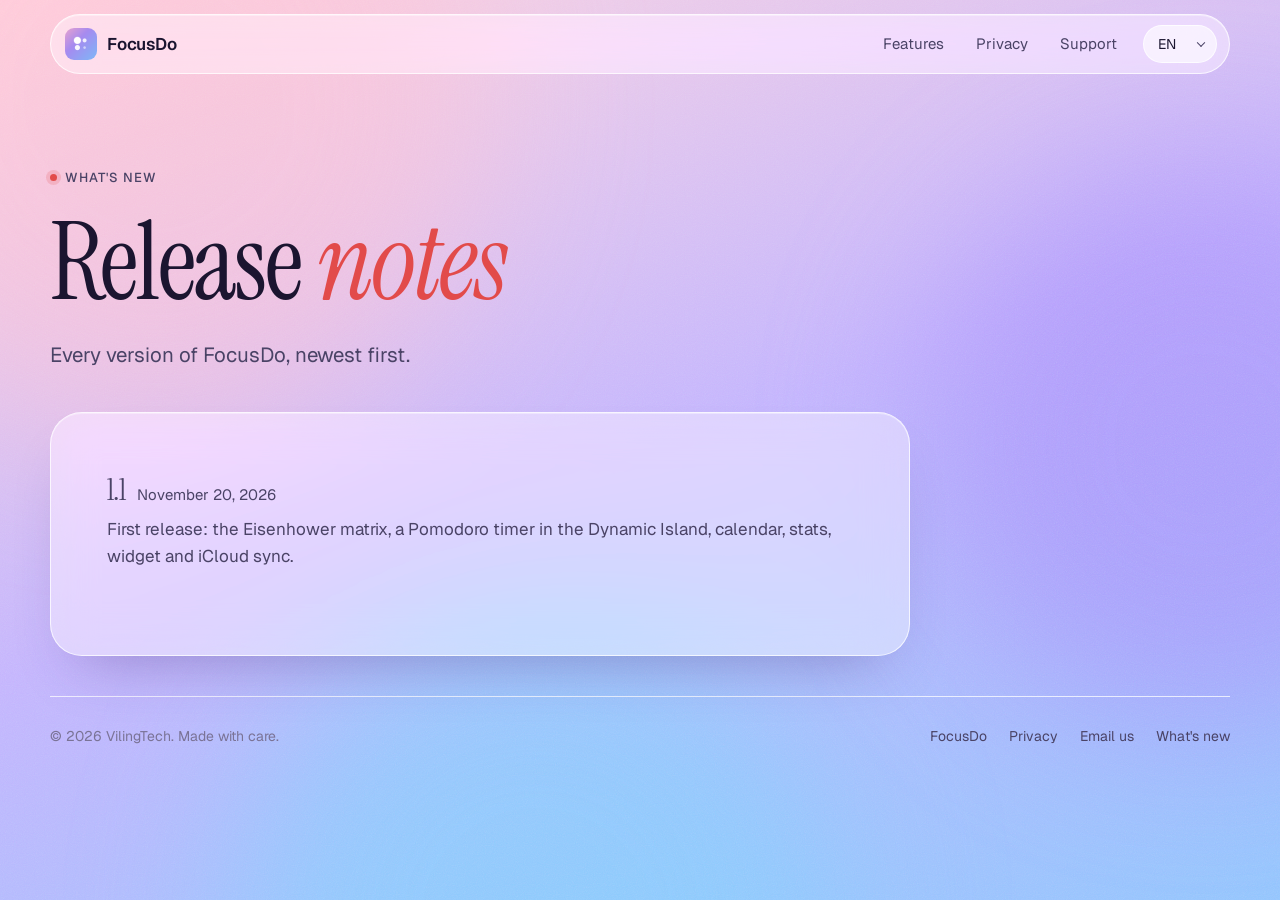
==== changelog.html @ 6fc337a0 "Add a release notes page fed by assets/changelog.json changelog.html lists every version, newest fir" ====
<!doctype html>
<html lang="en">
<head>
  <meta charset="utf-8" />
  <meta name="viewport" content="width=device-width, initial-scale=1, viewport-fit=cover" />
  <title data-i18n-title data-ten="What's new — FocusDo" data-tfr="Nouveautés — FocusDo" data-tzhhans="更新日志 — FocusDo">What's new — FocusDo</title>
  <meta name="description" content="Every FocusDo version and what it brings." />
  <meta name="theme-color" content="#c4b5fd" media="(prefers-color-scheme: light)" />
  <meta name="theme-color" content="#1e1b4b" media="(prefers-color-scheme: dark)" />
  <link rel="icon" href="assets/favicon.png" />
  <link rel="apple-touch-icon" href="assets/apple-touch-icon.png" />
  <link rel="preconnect" href="https://fonts.googleapis.com" />
  <link rel="preconnect" href="https://fonts.gstatic.com" crossorigin />
  <link href="https://fonts.googleapis.com/css2?family=Geist:wght@400;500;600&family=Instrument+Serif:ital@0;1&family=Noto+Sans+SC:wght@400;600&family=Noto+Serif+SC:wght@600&display=swap" rel="stylesheet" />
  <link rel="stylesheet" href="assets/style.css" />
  <script src="assets/site.js" defer></script>
</head>
<body>
  <div class="sky" aria-hidden="true"><span></span><span></span><span></span></div>
  <div class="grain" aria-hidden="true"></div>

  <header class="nav glass">
    <a class="brand" href="./"><img src="assets/icon.png" alt="" width="32" height="32" />FocusDo</a>
    <nav class="nav-links" aria-label="Main">
      <a class="opt" href="./#features" data-i18n="nav.features">Features</a>
      <a class="opt" href="privacy.html" data-i18n="nav.privacy">Privacy</a>
      <a href="support.html" data-i18n="nav.support">Support</a>
    </nav>
    <label class="lang">
      <select id="lang" aria-label="Language">
        <option value="en">EN</option><option value="fr">FR</option><option value="zh-Hans">中文</option>
      </select>
    </label>
  </header>

  <main class="doc">
    <div class="wrap">
      <div class="doc-head rise">
        <span class="eyebrow" data-i18n="cl.eyebrow">What's new</span>
        <h1 style="margin-top:18px" data-i18n="cl.title">Release <em>notes</em></h1>
        <p class="lede" data-i18n="cl.lede">Every version of FocusDo, newest first.</p>
      </div>
      <article class="doc-body glass rise" style="--d:1">
        <ol class="changelog" id="changelog"></ol>
      </article>
    </div>
  </main>

  <footer>
    <div class="wrap">
      <span data-i18n="foot.rights">© 2026 VilingTech.</span>
      <nav aria-label="Footer">
        <a href="./">FocusDo</a>
        <a href="privacy.html" data-i18n="nav.privacy">Privacy</a>
        <a data-contact href="#">Contact</a>
        <a href="changelog.html" data-i18n="nav.changelog">What's new</a>
      </nav>
    </div>
  </footer>
</body>
</html>
---- assets/style.css ----
/* FocusDo — site styles
   Visual language borrowed from the app: a pink → lavender → blue sky,
   Liquid Glass surfaces, and the icon's four-dot constellation. */

:root {
  --sky-1: #ffd6e0;
  --sky-2: #c4b5fd;
  --sky-3: #93c5fd;
  --ink: #1b1530;
  --ink-soft: #4a4366;
  --ink-mute: #7a7396;
  --glass: rgba(255, 255, 255, 0.42);
  --glass-strong: rgba(255, 255, 255, 0.62);
  --glass-edge: rgba(255, 255, 255, 0.75);
  --shadow: 0 30px 60px -30px rgba(52, 30, 110, 0.35);
  --do: #e24b4a;
  --schedule: #3b82f6;
  --delegate: #ef9f27;
  --eliminate: #8b8a94;
  --radius-l: 32px;
  --radius-m: 22px;
  --serif: "Instrument Serif", "Noto Serif SC", "Songti SC", Georgia, serif;
  --sans: "Geist", "Noto Sans SC", "PingFang SC", -apple-system, sans-serif;
  --max: 1180px;
  color-scheme: light;
}

@media (prefers-color-scheme: dark) {
  :root {
    --sky-1: #2d1b3d;
    --sky-2: #1e1b4b;
    --sky-3: #0f172a;
    --ink: #f4f1ff;
    --ink-soft: #c9c2e8;
    --ink-mute: #918ab3;
    --glass: rgba(255, 255, 255, 0.07);
    --glass-strong: rgba(255, 255, 255, 0.11);
    --glass-edge: rgba(255, 255, 255, 0.16);
    --shadow: 0 30px 60px -30px rgba(0, 0, 0, 0.7);
    color-scheme: dark;
  }
}

*, *::before, *::after { box-sizing: border-box; }
html { scroll-behavior: smooth; -webkit-text-size-adjust: 100%; }
body {
  margin: 0;
  font-family: var(--sans);
  font-size: 17px;
  line-height: 1.6;
  color: var(--ink);
  background: var(--sky-2);
  overflow-x: hidden;
  -webkit-font-smoothing: antialiased;
}
img { max-width: 100%; display: block; }
a { color: inherit; }
:focus-visible { outline: 2.5px solid var(--schedule); outline-offset: 3px; border-radius: 8px; }

/* ── Sky: drifting gradient blobs + grain ─────────────────────────────── */
.sky {
  position: fixed; inset: 0; z-index: -2; overflow: hidden;
  background: linear-gradient(160deg, var(--sky-1) 0%, var(--sky-2) 50%, var(--sky-3) 100%);
}
.sky span {
  position: absolute; border-radius: 50%; filter: blur(80px); opacity: .55;
  animation: drift 26s ease-in-out infinite alternate;
}
.sky span:nth-child(1) { width: 52vmax; height: 52vmax; left: -14vmax; top: -18vmax; background: #ffc2d4; }
.sky span:nth-child(2) { width: 44vmax; height: 44vmax; right: -16vmax; top: 18vh; background: #a78bfa; animation-delay: -8s; }
.sky span:nth-child(3) { width: 48vmax; height: 48vmax; left: 18vw; bottom: -26vmax; background: #7dd3fc; animation-delay: -15s; }
@media (prefers-color-scheme: dark) {
  .sky span { opacity: .28; }
}
@keyframes drift {
  to { transform: translate3d(6vw, 4vh, 0) scale(1.08); }
}
.grain {
  position: fixed; inset: 0; z-index: -1; pointer-events: none; opacity: .18; mix-blend-mode: overlay;
  background-image: url("data:image/svg+xml,%3Csvg xmlns='http://www.w3.org/2000/svg' width='160' height='160'%3E%3Cfilter id='n'%3E%3CfeTurbulence type='fractalNoise' baseFrequency='.9' numOctaves='3' stitchTiles='stitch'/%3E%3C/filter%3E%3Crect width='100%25' height='100%25' filter='url(%23n)'/%3E%3C/svg%3E");
}

/* ── Glass ─────────────────────────────────────────────────────────────── */
.glass {
  background: var(--glass);
  border: 1px solid var(--glass-edge);
  backdrop-filter: blur(22px) saturate(160%);
  -webkit-backdrop-filter: blur(22px) saturate(160%);
  box-shadow: var(--shadow), inset 0 1px 0 rgba(255, 255, 255, 0.35);
}

/* ── Layout ────────────────────────────────────────────────────────────── */
.wrap { width: min(var(--max), 100% - 32px); margin-inline: auto; }
section { padding-block: clamp(72px, 11vw, 140px); }

/* ── Nav ───────────────────────────────────────────────────────────────── */
.nav {
  position: sticky; top: 14px; z-index: 50;
  width: min(var(--max), 100% - 24px); margin: 14px auto 0;
  display: flex; align-items: center; gap: 12px;
  padding: 10px 12px 10px 14px; border-radius: 999px;
}
.brand { display: flex; align-items: center; gap: 10px; text-decoration: none; font-weight: 600; letter-spacing: -.01em; }
.brand img { width: 32px; height: 32px; border-radius: 9px; }
.nav-links { display: flex; gap: 4px; margin-left: auto; }
.nav-links a {
  text-decoration: none; font-size: 15px; color: var(--ink-soft);
  padding: 7px 14px; border-radius: 999px; transition: background .2s, color .2s;
}
.nav-links a:hover, .nav-links a[aria-current="page"] { background: var(--glass-strong); color: var(--ink); }
.lang { position: relative; }
.lang select {
  appearance: none; -webkit-appearance: none; font: inherit; font-size: 14px; color: var(--ink);
  background: var(--glass-strong); border: 1px solid var(--glass-edge); border-radius: 999px;
  padding: 7px 30px 7px 14px; cursor: pointer;
}
.lang::after {
  content: ""; position: absolute; right: 13px; top: 50%; width: 6px; height: 6px; pointer-events: none;
  border-right: 1.5px solid var(--ink-soft); border-bottom: 1.5px solid var(--ink-soft);
  transform: translateY(-70%) rotate(45deg);
}
@media (max-width: 720px) {
  .nav-links .opt { display: none; }
}

/* ── Type ──────────────────────────────────────────────────────────────── */
.eyebrow {
  display: inline-flex; align-items: center; gap: 8px;
  font-size: 13px; font-weight: 500; letter-spacing: .08em; text-transform: uppercase; color: var(--ink-soft);
}
.eyebrow::before { content: ""; width: 7px; height: 7px; border-radius: 50%; background: var(--do); box-shadow: 0 0 0 4px rgba(226, 75, 74, .18); }
h1, h2, h3 { font-family: var(--serif); font-weight: 400; letter-spacing: -.02em; line-height: 1.02; margin: 0; }
h1 { font-size: clamp(54px, 8.4vw, 116px); }
h2 { font-size: clamp(40px, 5.6vw, 76px); }
h3 { font-size: clamp(26px, 2.6vw, 34px); line-height: 1.1; }
h1 em, h2 em { font-style: italic; color: var(--do); }
:lang(zh-Hans) h1, :lang(zh-Hans) h2, :lang(zh-Hans) h3 { font-weight: 600; letter-spacing: 0; line-height: 1.15; }
:lang(zh-Hans) h1 em, :lang(zh-Hans) h2 em { font-style: normal; }
.lede { font-size: clamp(18px, 1.6vw, 21px); color: var(--ink-soft); max-width: 34ch; margin: 22px 0 0; }

/* ── Buttons ───────────────────────────────────────────────────────────── */
.actions { display: flex; flex-wrap: wrap; gap: 12px; margin-top: 34px; }
.btn {
  display: inline-flex; align-items: center; gap: 10px; text-decoration: none;
  font-weight: 600; font-size: 16px; padding: 14px 22px; border-radius: 999px;
  transition: transform .2s ease, box-shadow .2s ease;
}
.btn:hover { transform: translateY(-2px); }
.btn-primary { background: var(--ink); color: #fff; box-shadow: 0 18px 30px -16px rgba(27, 21, 48, .6); }
@media (prefers-color-scheme: dark) { .btn-primary { background: #fff; color: #1b1530; } }
.btn-primary small { display: block; font-size: 11px; font-weight: 500; opacity: .7; letter-spacing: .04em; text-transform: uppercase; line-height: 1; }
.btn-primary span { line-height: 1.15; }
.btn-ghost { color: var(--ink); }
.btn svg { width: 20px; height: 20px; flex: none; }

/* ── Hero ──────────────────────────────────────────────────────────────── */
.hero { padding-top: clamp(48px, 8vw, 96px); }
.hero-grid { display: grid; grid-template-columns: 1.05fr .95fr; gap: clamp(32px, 5vw, 72px); align-items: center; }
@media (max-width: 920px) { .hero-grid { grid-template-columns: minmax(0, 1fr); } }
.hero-grid > *, .how > * { min-width: 0; }
@media (max-width: 920px) { .hero-grid > :last-child { margin-top: 28px; } }

/* The constellation: the app icon's four dots, blown up into the matrix itself */
.matrix {
  --size: min(520px, 88vw);
  position: relative; width: var(--size); aspect-ratio: 1; margin-inline: auto;
  border-radius: 44px; padding: 18px;
  display: grid; grid-template-columns: 1fr 1fr; grid-template-rows: 1fr 1fr; gap: 12px;
}
.axis {
  position: absolute; font-size: 12px; font-weight: 600; letter-spacing: .12em; text-transform: uppercase; color: var(--ink-mute);
}
.axis-x { top: -30px; left: 50%; transform: translateX(-50%); }
.axis-y { left: -34px; top: 50%; transform: translateY(-50%) rotate(-90deg); }
.quad {
  position: relative; border-radius: 28px; padding: 16px 16px 14px;
  display: flex; flex-direction: column; gap: 7px; overflow: hidden;
  background: var(--glass-strong); border: 1px solid var(--glass-edge);
}
.quad h4 { margin: 0 0 4px; font-size: 14px; font-weight: 600; display: flex; align-items: center; gap: 7px; }
.quad h4 i { width: 8px; height: 8px; border-radius: 50%; background: var(--c); flex: none; }
.quad .orb {
  position: absolute; right: 14px; bottom: 14px; border-radius: 50%;
  background: radial-gradient(circle at 35% 30%, #fff, rgba(255, 255, 255, .55));
  box-shadow: 0 0 40px rgba(255, 255, 255, .7);
  width: var(--orb); height: var(--orb); opacity: .9;
  animation: breathe 6s ease-in-out infinite;
}
@media (prefers-color-scheme: dark) {
  .quad .orb { background: radial-gradient(circle at 35% 30%, rgba(255,255,255,.9), rgba(255,255,255,.2)); box-shadow: 0 0 40px rgba(196,181,253,.35); }
}
@keyframes breathe { 50% { transform: scale(1.06); } }
.q-do { --c: var(--do); --orb: 76px; }
.q-schedule { --c: var(--schedule); --orb: 52px; }
.q-delegate { --c: var(--delegate); --orb: 40px; }
.q-eliminate { --c: var(--eliminate); --orb: 24px; }
.q-do .orb { animation-delay: -1s; }
.q-delegate .orb { animation-delay: -3s; }

.chip {
  position: relative; z-index: 1; font-size: 13px; line-height: 1.25; padding: 8px 11px; border-radius: 13px;
  background: var(--glass-strong); border: 1px solid var(--glass-edge);
  display: flex; gap: 8px; align-items: center; max-width: 100%;
  opacity: 0; transform: translate(var(--fx, 0), var(--fy, -40px)) rotate(var(--fr, -6deg)) scale(.92);
  animation: land .9s cubic-bezier(.2, .9, .25, 1.2) forwards;
  animation-delay: calc(.35s + var(--i) * .13s);
}
.chip::before { content: ""; width: 12px; height: 12px; border-radius: 50%; border: 1.5px solid var(--c); flex: none; }
.chip.done { text-decoration: line-through; color: var(--ink-mute); }
.chip.done::before { background: var(--c); }
@keyframes land { to { opacity: 1; transform: none; } }

/* ── Hero intro stagger ───────────────────────────────────────────────── */
.rise { opacity: 0; transform: translateY(18px); animation: rise .9s cubic-bezier(.2, .8, .2, 1) forwards; animation-delay: calc(var(--d, 0) * .1s); }
@keyframes rise { to { opacity: 1; transform: none; } }

/* ── Marquee of quadrant words ────────────────────────────────────────── */
.ticker { overflow: hidden; padding-block: 22px; border-block: 1px solid var(--glass-edge); }
.ticker-track { display: flex; gap: 48px; width: max-content; animation: ticker 40s linear infinite; }
.ticker span { font-family: var(--serif); font-size: clamp(28px, 3.4vw, 44px); white-space: nowrap; color: var(--ink-soft); }
.ticker span i { font-style: normal; display: inline-block; width: .32em; height: .32em; border-radius: 50%; background: var(--c); margin-right: .45em; vertical-align: middle; }
@keyframes ticker { to { transform: translateX(-50%); } }

/* ── How it works ─────────────────────────────────────────────────────── */
.how { display: grid; grid-template-columns: .9fr 1.1fr; gap: clamp(32px, 6vw, 96px); align-items: center; }
@media (max-width: 920px) { .how { grid-template-columns: minmax(0, 1fr); } }
.steps { list-style: none; padding: 0; margin: 34px 0 0; display: grid; gap: 14px; }
.steps li { display: grid; grid-template-columns: 44px 1fr; gap: 16px; padding: 18px 20px; border-radius: var(--radius-m); }
.steps b { font-family: var(--serif); font-size: 34px; font-weight: 400; line-height: 1; color: var(--c); }
.steps strong { display: block; font-size: 17px; }
.steps p { margin: 2px 0 0; color: var(--ink-soft); font-size: 15.5px; }

/* Phone mockup */
.phones { position: relative; display: flex; justify-content: center; min-height: 600px; }
.phone {
  --w: 280px;
  width: var(--w); aspect-ratio: 1206 / 2622; border-radius: 46px; padding: 10px;
  background: linear-gradient(145deg, #2a2440, #0d0b16);
  box-shadow: 0 50px 80px -40px rgba(30, 15, 70, .6), inset 0 0 0 1.5px rgba(255, 255, 255, .12);
  flex: none;
}
.phone img { width: 100%; height: 100%; object-fit: cover; border-radius: 37px; background: var(--sky-2); }
.phones .phone:nth-child(1) { transform: rotate(-6deg) translate(40px, 30px); z-index: 1; }
.phones .phone:nth-child(2) { transform: rotate(5deg) translate(-40px, -10px); z-index: 2; }
@media (max-width: 560px) {
  .phones { min-height: 0; }
  .phone { --w: min(170px, 43vw); }
  .phones .phone:nth-child(1) { transform: rotate(-6deg) translate(28px, 22px); }
  .phones .phone:nth-child(2) { transform: rotate(5deg) translate(-28px, -6px); }
}

/* ── Features bento ───────────────────────────────────────────────────── */
.section-head { max-width: 760px; margin-bottom: 48px; }
.section-head p { color: var(--ink-soft); font-size: 19px; margin: 18px 0 0; }
.bento { display: grid; grid-template-columns: repeat(6, 1fr); gap: 16px; }
.card { border-radius: var(--radius-l); padding: 28px; position: relative; overflow: hidden; }
.card p { color: var(--ink-soft); margin: 10px 0 0; font-size: 15.5px; }
.card .ic {
  width: 46px; height: 46px; border-radius: 14px; display: grid; place-items: center; margin-bottom: 18px;
  background: color-mix(in srgb, var(--c, #8b5cf6) 18%, transparent); color: var(--c, #8b5cf6);
}
.card .ic svg { width: 24px; height: 24px; }
.span-3 { grid-column: span 3; }
.span-2 { grid-column: span 2; }
.span-4 { grid-column: span 4; }
@media (max-width: 920px) { .span-3, .span-2, .span-4 { grid-column: span 6; } }
@media (min-width: 621px) and (max-width: 920px) { .span-2 { grid-column: span 3; } }

/* Live Activity mini-mock inside the focus card */
.island {
  margin-top: 22px; display: flex; align-items: center; gap: 14px; padding: 14px 18px; border-radius: 26px;
  background: #0d0b16; color: #fff; max-width: 340px;
}
.island .ring { width: 38px; height: 38px; border-radius: 50%; background: conic-gradient(var(--do) 0 68%, rgba(255,255,255,.15) 68% 100%); display: grid; place-items: center; flex: none; }
.island .ring::after { content: ""; width: 28px; height: 28px; border-radius: 50%; background: #0d0b16; }
.island b { font-variant-numeric: tabular-nums; font-size: 26px; font-weight: 600; margin-left: auto; letter-spacing: -.01em; }
.island small { display: block; opacity: .6; font-size: 12px; }

/* ── Gallery ──────────────────────────────────────────────────────────── */
.gallery {
  display: flex; gap: 22px; overflow-x: auto; scroll-snap-type: x mandatory; padding: 10px 16px 30px;
  margin-inline: calc((100vw - min(var(--max), 100vw - 32px)) / -2); padding-inline: max(16px, calc((100vw - var(--max)) / 2));
  scrollbar-width: none;
}
.gallery::-webkit-scrollbar { display: none; }
.gallery figure { margin: 0; scroll-snap-align: center; flex: none; }
.gallery .phone { --w: 250px; }
.gallery figcaption { text-align: center; margin-top: 14px; font-size: 14px; color: var(--ink-soft); }

/* ── Privacy pledge ───────────────────────────────────────────────────── */
.pledge { border-radius: 44px; padding: clamp(36px, 6vw, 72px); display: grid; grid-template-columns: 1.2fr 1fr; gap: 40px; align-items: center; }
@media (max-width: 820px) { .pledge { grid-template-columns: 1fr; } }
.pledge ul { list-style: none; padding: 0; margin: 0; display: grid; gap: 12px; }
.pledge li { display: flex; gap: 14px; align-items: center; font-size: 18px; font-weight: 500; }
.pledge li::before {
  content: ""; width: 26px; height: 26px; border-radius: 50%; flex: none;
  background: #22c55e url("data:image/svg+xml,%3Csvg xmlns='http://www.w3.org/2000/svg' viewBox='0 0 24 24' fill='none' stroke='white' stroke-width='3' stroke-linecap='round' stroke-linejoin='round'%3E%3Cpath d='M5 12.5l4.5 4.5L19 7.5'/%3E%3C/svg%3E") center / 15px no-repeat;
}

/* ── Final CTA ────────────────────────────────────────────────────────── */
.cta { text-align: center; }
.cta img { width: 112px; height: 112px; border-radius: 26px; margin: 0 auto 28px; box-shadow: 0 30px 50px -20px rgba(60, 30, 120, .5); }
.cta .actions { justify-content: center; }
.cta .lede { margin-inline: auto; }

/* ── Footer ───────────────────────────────────────────────────────────── */
footer { padding: 40px 0 56px; color: var(--ink-mute); font-size: 14px; }
footer .wrap { display: flex; flex-wrap: wrap; gap: 14px 28px; align-items: center; border-top: 1px solid var(--glass-edge); padding-top: 28px; }
footer nav { display: flex; gap: 22px; margin-left: auto; }
footer a { text-decoration: none; color: var(--ink-soft); }
footer a:hover { color: var(--ink); }

/* ── Long-form pages (privacy, support) ───────────────────────────────── */
.doc { padding-top: clamp(48px, 7vw, 88px); }
.doc-head { max-width: 820px; margin-bottom: 40px; }
.doc-head .lede { max-width: 56ch; }
.doc-body { border-radius: var(--radius-l); padding: clamp(26px, 5vw, 56px); max-width: 860px; }
.doc-body h2 { font-size: clamp(28px, 3vw, 36px); margin: 44px 0 12px; }
.doc-body h2:first-child { margin-top: 0; }
.doc-body p, .doc-body li { color: var(--ink-soft); }
.doc-body strong { color: var(--ink); }
.doc-body ul { padding-left: 1.2em; }
.doc-body li { margin: 6px 0; }
.meta { font-size: 14px; color: var(--ink-mute); margin-top: 18px; }
.summary { display: grid; grid-template-columns: repeat(3, 1fr); gap: 14px; margin: 0 0 36px; }
@media (max-width: 680px) { .summary { grid-template-columns: 1fr; } }
.summary div { padding: 18px 20px; border-radius: var(--radius-m); }
.summary b { display: block; font-size: 16px; }
.summary span { font-size: 14px; color: var(--ink-soft); }
details { border-top: 1px solid var(--glass-edge); padding: 4px 0; }
details:last-of-type { border-bottom: 1px solid var(--glass-edge); }
summary {
  cursor: pointer; list-style: none; padding: 18px 40px 18px 0; position: relative;
  font-weight: 600; font-size: 18px; color: var(--ink);
}
summary::-webkit-details-marker { display: none; }
summary::after {
  content: "+"; position: absolute; right: 6px; top: 50%; transform: translateY(-50%);
  font-family: var(--serif); font-size: 30px; font-weight: 400; color: var(--ink-mute); transition: transform .25s;
}
details[open] summary::after { transform: translateY(-50%) rotate(45deg); }
details > div { padding: 0 0 18px; }
.contact-card { margin-top: 40px; padding: 26px 28px; border-radius: var(--radius-m); display: flex; flex-wrap: wrap; gap: 16px; align-items: center; justify-content: space-between; }
.contact-card p { margin: 4px 0 0; }

/* Language blocks on long-form pages: only the active one shows. */
[data-lang-block] { display: none; }
html[lang="en"] [data-lang-block="en"],
html[lang="fr"] [data-lang-block="fr"],
html[lang="zh-Hans"] [data-lang-block="zh-Hans"] { display: block; }

/* ── Scroll reveal ────────────────────────────────────────────────────── */
.reveal { opacity: 0; transform: translateY(26px); transition: opacity .9s cubic-bezier(.2, .8, .2, 1), transform .9s cubic-bezier(.2, .8, .2, 1); }
.reveal.in { opacity: 1; transform: none; }

@media (prefers-reduced-motion: reduce) {
  *, *::before, *::after { animation: none !important; transition: none !important; }
  .rise, .chip, .reveal { opacity: 1 !important; transform: none !important; }
  .ticker-track { transform: none; }
}

/* Release notes */
.changelog { list-style: none; margin: 0; padding: 0; }
.changelog li { padding: 22px 0; border-top: 1px solid color-mix(in srgb, var(--ink) 12%, transparent); }
.changelog li:first-child { border-top: 0; padding-top: 0; }
.changelog h2 { display: inline; margin: 0 12px 0 0 !important; font-size: clamp(24px, 2.6vw, 30px); }
.changelog time { color: var(--ink-soft); font-size: 15px; }
.changelog p { margin: 8px 0 0; }
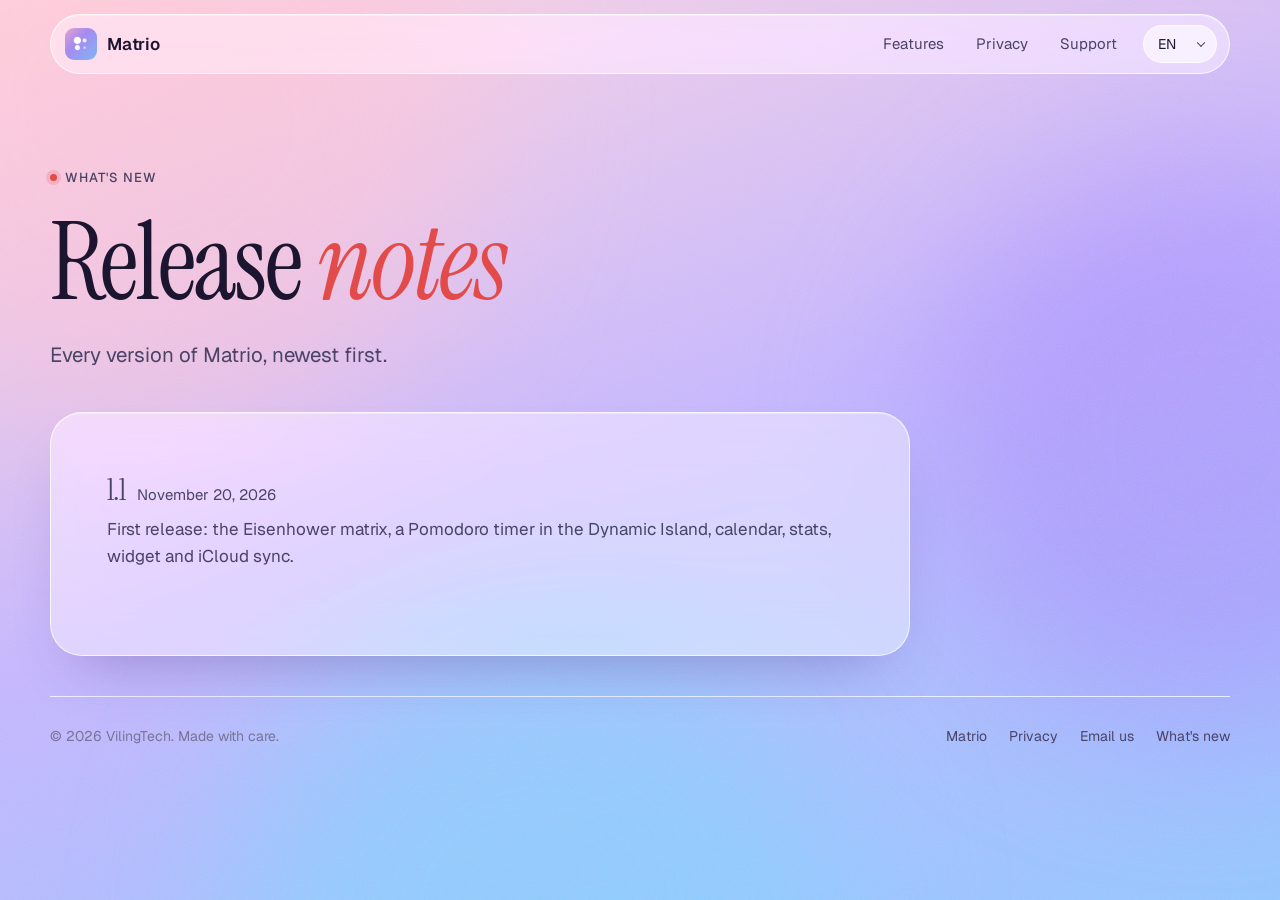
==== commit 79a66ba5: "Rename the app to Matrio; link the App Store page Every visible « FocusDo » becomes « Matrio » (URLs" ====
--- a/changelog.html
+++ b/changelog.html
@@ -3,8 +3,8 @@
 <head>
   <meta charset="utf-8" />
   <meta name="viewport" content="width=device-width, initial-scale=1, viewport-fit=cover" />
-  <title data-i18n-title data-ten="What's new — FocusDo" data-tfr="Nouveautés — FocusDo" data-tzhhans="更新日志 — FocusDo">What's new — FocusDo</title>
-  <meta name="description" content="Every FocusDo version and what it brings." />
+  <title data-i18n-title data-ten="What's new — Matrio" data-tfr="Nouveautés — Matrio" data-tzhhans="更新日志 — Matrio">What's new — Matrio</title>
+  <meta name="description" content="Every Matrio version and what it brings." />
   <meta name="theme-color" content="#c4b5fd" media="(prefers-color-scheme: light)" />
   <meta name="theme-color" content="#1e1b4b" media="(prefers-color-scheme: dark)" />
   <link rel="icon" href="assets/favicon.png" />
@@ -20,7 +20,7 @@
   <div class="grain" aria-hidden="true"></div>
 
   <header class="nav glass">
-    <a class="brand" href="./"><img src="assets/icon.png" alt="" width="32" height="32" />FocusDo</a>
+    <a class="brand" href="./"><img src="assets/icon.png" alt="" width="32" height="32" />Matrio</a>
     <nav class="nav-links" aria-label="Main">
       <a class="opt" href="./#features" data-i18n="nav.features">Features</a>
       <a class="opt" href="privacy.html" data-i18n="nav.privacy">Privacy</a>
@@ -38,7 +38,7 @@
       <div class="doc-head rise">
         <span class="eyebrow" data-i18n="cl.eyebrow">What's new</span>
         <h1 style="margin-top:18px" data-i18n="cl.title">Release <em>notes</em></h1>
-        <p class="lede" data-i18n="cl.lede">Every version of FocusDo, newest first.</p>
+        <p class="lede" data-i18n="cl.lede">Every version of Matrio, newest first.</p>
       </div>
       <article class="doc-body glass rise" style="--d:1">
         <ol class="changelog" id="changelog"></ol>
@@ -50,7 +50,7 @@
     <div class="wrap">
       <span data-i18n="foot.rights">© 2026 VilingTech.</span>
       <nav aria-label="Footer">
-        <a href="./">FocusDo</a>
+        <a href="./">Matrio</a>
         <a href="privacy.html" data-i18n="nav.privacy">Privacy</a>
         <a data-contact href="#">Contact</a>
         <a href="changelog.html" data-i18n="nav.changelog">What's new</a>
--- a/assets/style.css
+++ b/assets/style.css
@@ -366,3 +366,5 @@
 .changelog h2 { display: inline; margin: 0 12px 0 0 !important; font-size: clamp(24px, 2.6vw, 30px); }
 .changelog time { color: var(--ink-soft); font-size: 15px; }
 .changelog p { margin: 8px 0 0; }
+.changelog ul { margin: 8px 0 0; padding-left: 1.2em; }
+.changelog ul li { padding: 0; border: 0; margin: 4px 0; color: var(--ink-soft); }
